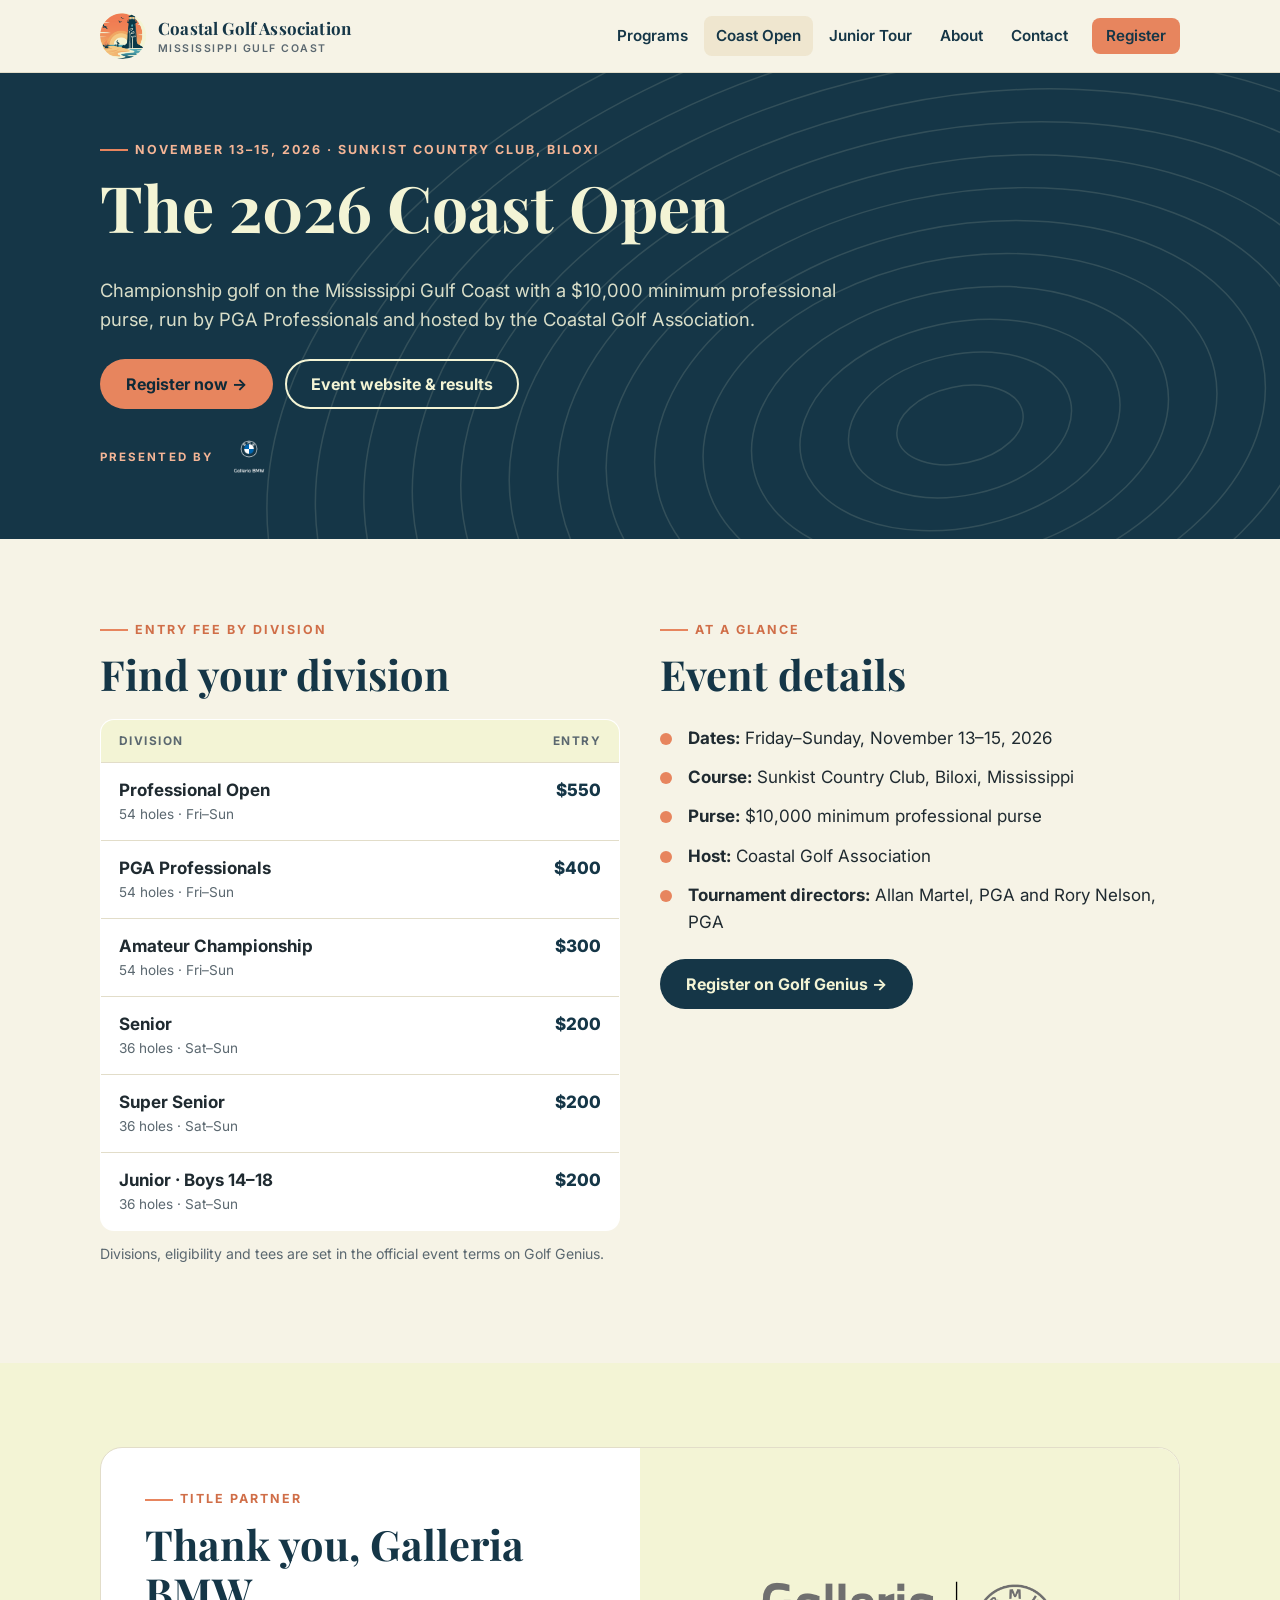
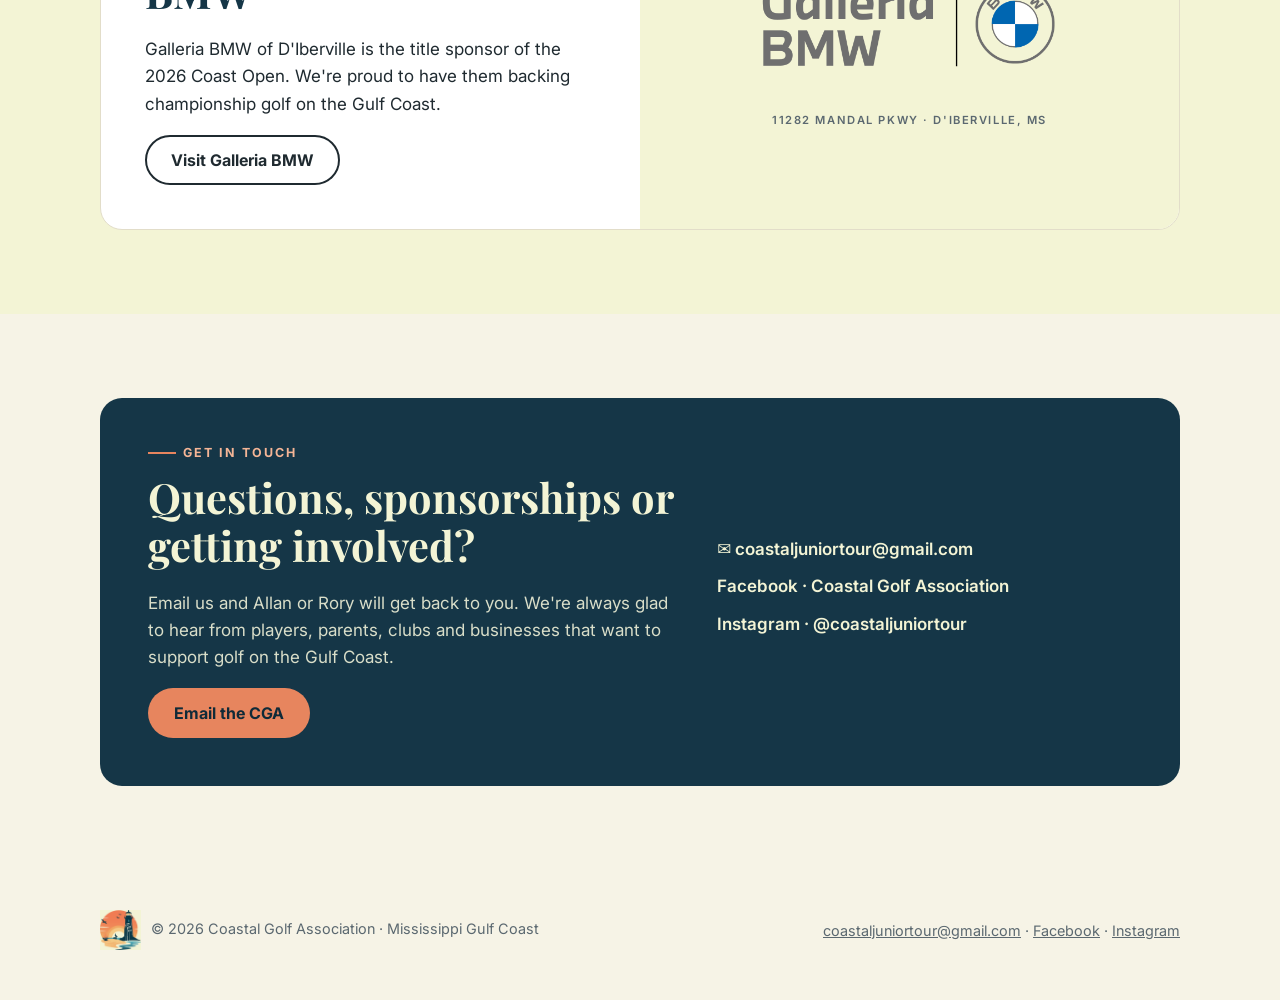
==== coast-open/index.html @ 7fe14405 "Add files via upload" ====
<!doctype html>
<html lang="en">
<head>
<meta charset="utf-8">
<meta name="viewport" content="width=device-width, initial-scale=1">
<title>2026 Coast Open presented by Galleria BMW · Nov 13–15 · Sunkist CC</title>
<meta name="description" content="The 2026 Coast Open presented by Galleria BMW, November 13–15 at Sunkist Country Club in Biloxi. $10,000 minimum professional purse.">
<meta property="og:title" content="2026 Coast Open presented by Galleria BMW · Nov 13–15 · Sunkist CC">
<meta property="og:description" content="The 2026 Coast Open presented by Galleria BMW, November 13–15 at Sunkist Country Club in Biloxi. $10,000 minimum professional purse.">
<meta property="og:image" content="https://coastalgolfassociation.com/assets/cga-banner.png">
<link rel="icon" href="../assets/favicon.png">
<link rel="preconnect" href="https://fonts.googleapis.com"><link rel="preconnect" href="https://fonts.gstatic.com" crossorigin>
<link href="https://fonts.googleapis.com/css2?family=Inter:wght@400;600;700;800&family=Playfair+Display:wght@700;800&display=swap" rel="stylesheet">
<link rel="stylesheet" href="../assets/site.css">
</head>
<body>
<header class="top"><div class="wrap">
  <a class="brand" href="../index.html"><img src="../assets/cga-emblem.png" alt=""><span><b>Coastal Golf Association</b><small>Mississippi Gulf Coast</small></span></a>
  <button class="menu-btn" onclick="document.querySelector('nav.main').classList.toggle('open')">Menu</button>
  <nav class="main">
    <a href="../index.html#programs">Programs</a>
    <a href="../coast-open/index.html" aria-current="page">Coast Open</a>
    <a href="../junior-tour/index.html">Junior Tour</a>
    <a href="../index.html#about">About</a>
    <a href="../index.html#contact">Contact</a>
    <a class="btn btn-orange nav-cta" href="https://www.golfgenius.com/register?league_id=13075258007405735201&utm_source=cga_site&utm_medium=web&utm_campaign=coastopen2026_reg">Register</a>
  </nav>
</div></header>
<main>

<section class="page-head"><svg class="contours" viewBox="0 0 1200 600" preserveAspectRatio="xMidYMid slice" aria-hidden="true"><g fill="none" stroke="#F3F4D5" stroke-width="1.4"><ellipse cx="900" cy="330" rx="60" ry="36" transform="rotate(-12 900 330)"/><ellipse cx="900" cy="330" rx="106" ry="66" transform="rotate(-12 900 330)"/><ellipse cx="900" cy="330" rx="152" ry="96" transform="rotate(-12 900 330)"/><ellipse cx="900" cy="330" rx="198" ry="126" transform="rotate(-12 900 330)"/><ellipse cx="900" cy="330" rx="244" ry="156" transform="rotate(-12 900 330)"/><ellipse cx="900" cy="330" rx="290" ry="186" transform="rotate(-12 900 330)"/><ellipse cx="900" cy="330" rx="336" ry="216" transform="rotate(-12 900 330)"/><ellipse cx="900" cy="330" rx="382" ry="246" transform="rotate(-12 900 330)"/><ellipse cx="900" cy="330" rx="428" ry="276" transform="rotate(-12 900 330)"/><ellipse cx="900" cy="330" rx="474" ry="306" transform="rotate(-12 900 330)"/><ellipse cx="900" cy="330" rx="520" ry="336" transform="rotate(-12 900 330)"/><ellipse cx="900" cy="330" rx="566" ry="366" transform="rotate(-12 900 330)"/><ellipse cx="900" cy="330" rx="612" ry="396" transform="rotate(-12 900 330)"/><ellipse cx="900" cy="330" rx="658" ry="426" transform="rotate(-12 900 330)"/></g></svg><div class="wrap" style="position:relative">
  <div class="eyebrow">November 13–15, 2026 · Sunkist Country Club, Biloxi</div>
  <h1>The 2026 Coast Open</h1>
  <p>Championship golf on the Mississippi Gulf Coast with a $10,000 minimum professional purse, run by PGA Professionals and hosted by the Coastal Golf Association.</p>
  <div class="actions"><a class="btn btn-orange" href="https://www.golfgenius.com/register?league_id=13075258007405735201&utm_source=cga_site&utm_medium=web&utm_campaign=coastopen2026_reg">Register now →</a><a class="btn btn-ghost" href="https://2026galleriabmwcoastopen.golfgenius.com" style="color:var(--cream)">Event website & results</a></div>
  <div class="presented-strip"><span>Presented by</span><a href="https://www.galleriabmw.com/"><img src="../assets/galleria-bmw-white.png" alt="Galleria BMW"></a></div>
</div></section>

<section><div class="wrap grid g2" style="gap:40px;align-items:start">
  <div>
    <div class="eyebrow">Entry fee by division</div>
    <h2>Find your division</h2>
    <table class="table"><thead><tr><th>Division</th><th style="text-align:right">Entry</th></tr></thead><tbody><tr><td><b>Professional Open</b><span class="sub">54 holes · Fri–Sun</span></td><td class="price">$550</td></tr><tr><td><b>PGA Professionals</b><span class="sub">54 holes · Fri–Sun</span></td><td class="price">$400</td></tr><tr><td><b>Amateur Championship</b><span class="sub">54 holes · Fri–Sun</span></td><td class="price">$300</td></tr><tr><td><b>Senior</b><span class="sub">36 holes · Sat–Sun</span></td><td class="price">$200</td></tr><tr><td><b>Super Senior</b><span class="sub">36 holes · Sat–Sun</span></td><td class="price">$200</td></tr><tr><td><b>Junior · Boys 14–18</b><span class="sub">36 holes · Sat–Sun</span></td><td class="price">$200</td></tr></tbody></table>
    <p class="note" style="margin-top:12px">Divisions, eligibility and tees are set in the official event terms on Golf Genius.</p>
  </div>
  <div>
    <div class="eyebrow">At a glance</div>
    <h2>Event details</h2>
    <ul class="check">
      <li><b>Dates:</b> Friday–Sunday, November 13–15, 2026</li>
      <li><b>Course:</b> Sunkist Country Club, Biloxi, Mississippi</li>
      <li><b>Purse:</b> $10,000 minimum professional purse</li>
      <li><b>Host:</b> Coastal Golf Association</li>
      <li><b>Tournament directors:</b> Allan Martel, PGA and Rory Nelson, PGA</li>
    </ul>
    <a class="btn btn-navy" href="https://www.golfgenius.com/register?league_id=13075258007405735201&utm_source=cga_site&utm_medium=web&utm_campaign=coastopen2026_reg">Register on Golf Genius →</a>
  </div>
</div></section>

<section class="alt"><div class="wrap">
  <div class="band" style="grid-template-columns:1fr 1fr">
    <div class="left"><div class="eyebrow">Title partner</div><h2>Thank you, Galleria BMW</h2><p>Galleria BMW of D'Iberville is the title sponsor of the 2026 Coast Open. We're proud to have them backing championship golf on the Gulf Coast.</p><a class="btn btn-ghost" href="https://www.galleriabmw.com/">Visit Galleria BMW</a></div>
    <div class="right"><img class="galleria" src="../assets/galleria-bmw-gray.png" alt="Galleria BMW"><small>11282 Mandal Pkwy · D'Iberville, MS</small></div>
  </div>
</div></section>

<section id="contact"><div class="wrap">
  <div class="contact">
    <div>
      <div class="eyebrow" style="color:#F4B596">Get in touch</div>
      <h2>Questions, sponsorships or getting involved?</h2>
      <p>Email us and Allan or Rory will get back to you. We're always glad to hear from players, parents, clubs and businesses that want to support golf on the Gulf Coast.</p>
      <a class="btn btn-orange" href="mailto:coastaljuniortour@gmail.com">Email the CGA</a>
    </div>
    <div class="links">
      <a href="mailto:coastaljuniortour@gmail.com">✉ coastaljuniortour@gmail.com</a>
      <a href="https://www.facebook.com/profile.php?id=61590366791773">Facebook · Coastal Golf Association</a>
      <a href="https://www.instagram.com/coastaljuniortour/">Instagram · @coastaljuniortour</a>
    </div>
  </div>
</div></section>

</main>
<footer><div class="wrap">
  <div><img src="../assets/cga-emblem.png" alt="" style="display:inline-block;vertical-align:middle;margin-right:10px">© 2026 Coastal Golf Association · Mississippi Gulf Coast</div>
  <div><a href="mailto:coastaljuniortour@gmail.com">coastaljuniortour@gmail.com</a> · <a href="https://www.facebook.com/profile.php?id=61590366791773">Facebook</a> · <a href="https://www.instagram.com/coastaljuniortour/">Instagram</a></div>
</div></footer>
</body>
</html>
---- assets/site.css ----
:root{--cream:#F3F4D5;--cream2:#F6F3E6;--sand:#EFE6CF;--orange:#E7855E;--orange-d:#D06E48;--navy:#153647;--navy2:#0F2A38;--ink:#1F2A30;--muted:#5B6870;--line:#E2DDC9;--white:#fff;--radius:14px;--max:1120px}
*{box-sizing:border-box}html{scroll-behavior:smooth}
body{margin:0;background:var(--cream2);color:var(--ink);font:17px/1.6 "Inter",system-ui,-apple-system,Segoe UI,Roboto,Arial,sans-serif}
img{max-width:100%;display:block}
a{color:var(--navy)}
h1,h2,h3{font-family:"Playfair Display",Georgia,serif;color:var(--navy);line-height:1.15;margin:0 0 .5em}
h1{font-size:clamp(2.3rem,5.4vw,4rem)}h2{font-size:clamp(1.8rem,3.4vw,2.6rem)}h3{font-size:1.35rem}
p{margin:0 0 1em}
.wrap{max-width:var(--max);margin:0 auto;padding:0 20px}
.eyebrow{font:700 .78rem/1.2 "Inter",sans-serif;letter-spacing:.16em;text-transform:uppercase;color:var(--orange-d);display:flex;align-items:center;gap:.6em;margin-bottom:1em}
.eyebrow:before{content:"";width:28px;height:2px;background:var(--orange)}
/* header */
.top{position:sticky;top:0;z-index:20;background:rgba(246,243,230,.94);backdrop-filter:blur(8px);border-bottom:1px solid var(--line)}
.top .wrap{display:flex;align-items:center;justify-content:space-between;height:72px;gap:16px}
.brand{display:flex;align-items:center;gap:12px;text-decoration:none;color:var(--navy)}
.brand img{width:46px;height:46px;border-radius:50%;background:var(--cream);object-fit:contain}
.brand b{font:700 1.06rem/1.1 "Playfair Display",Georgia,serif;letter-spacing:.01em}
.brand small{display:block;font:600 .66rem/1.2 "Inter",sans-serif;letter-spacing:.14em;text-transform:uppercase;color:var(--muted)}
nav.main{display:flex;gap:4px;align-items:center}
nav.main a{text-decoration:none;font-weight:600;font-size:.95rem;padding:8px 12px;border-radius:8px;color:var(--navy)}
nav.main a:hover,nav.main a[aria-current]{background:var(--sand)}
.menu-btn{display:none;background:none;border:1px solid var(--line);border-radius:8px;padding:8px 12px;font:600 .9rem Inter,sans-serif;color:var(--navy)}
@media(max-width:860px){nav.main{display:none;position:absolute;top:72px;left:0;right:0;flex-direction:column;align-items:stretch;background:var(--cream2);border-bottom:1px solid var(--line);padding:10px 16px 16px}nav.main.open{display:flex}.menu-btn{display:block}}
/* buttons */
.btn{display:inline-flex;align-items:center;gap:.5em;font:700 1rem/1 "Inter",sans-serif;text-decoration:none;padding:15px 24px;border-radius:999px;border:2px solid transparent;transition:transform .15s,background .15s}
.btn:hover{transform:translateY(-1px)}
.btn-orange{background:var(--orange);color:var(--navy2)}.btn-orange:hover{background:#ef9370}
.btn-navy{background:var(--navy);color:var(--cream)}.btn-navy:hover{background:var(--navy2)}
.btn-ghost{border-color:currentColor;color:inherit;background:transparent}
.nav-cta{margin-left:8px}
/* hero */
.hero{background:var(--navy);color:var(--cream);position:relative;overflow:hidden}
.hero .wrap{position:relative;display:grid;grid-template-columns:1.25fr .9fr;gap:48px;align-items:center;padding-top:84px;padding-bottom:84px}
.hero h1{color:var(--cream)}.hero .eyebrow{color:#F4B596}
.hero p.lead{font-size:1.18rem;color:#D9DEC9;max-width:34em}
.hero .actions{display:flex;flex-wrap:wrap;gap:12px;margin-top:28px}
.hero-emblem{justify-self:center;width:min(380px,100%);aspect-ratio:1;border-radius:50%;background:var(--cream);display:grid;place-items:center;box-shadow:0 30px 80px rgba(0,0,0,.35)}
.hero-emblem img{width:78%}
.contours{position:absolute;inset:0;opacity:.13;pointer-events:none}
@media(max-width:860px){.hero .wrap{grid-template-columns:1fr;padding-top:56px;padding-bottom:56px}.hero-emblem{width:220px;order:-1}}
/* sections */
section{padding:84px 0}
section.alt{background:var(--cream)}
.section-head{max-width:720px;margin-bottom:40px}
.section-head p{color:var(--muted);font-size:1.08rem}
.grid{display:grid;gap:22px}
.g2{grid-template-columns:repeat(2,1fr)}.g3{grid-template-columns:repeat(3,1fr)}.g4{grid-template-columns:repeat(4,1fr)}
@media(max-width:960px){.g4{grid-template-columns:repeat(2,1fr)}.g3{grid-template-columns:1fr 1fr}}
@media(max-width:640px){.g2,.g3,.g4{grid-template-columns:1fr}}
.card{background:var(--white);border:1px solid var(--line);border-radius:var(--radius);padding:28px;display:flex;flex-direction:column}
.card .tag{font:700 .72rem/1 Inter,sans-serif;letter-spacing:.14em;text-transform:uppercase;color:var(--orange-d);margin-bottom:14px}
.card p{color:var(--muted)}
.card .more{margin-top:auto;font-weight:700;text-decoration:none;color:var(--navy)}
.card .more:after{content:" →"}
.card.feature{background:var(--navy);color:var(--cream);border:0}
.card.feature h3{color:var(--cream)}.card.feature p{color:#C9D2C4}.card.feature .more{color:#F4B596}
/* coast open band */
.band{background:var(--white);border:1px solid var(--line);border-radius:22px;overflow:hidden;display:grid;grid-template-columns:1.4fr 1fr}
.band .left{padding:44px}
.band .right{background:var(--cream);display:flex;flex-direction:column;align-items:center;justify-content:center;gap:14px;padding:36px;text-align:center}
.band .right .presented{font:700 .74rem/1 Inter,sans-serif;letter-spacing:.18em;text-transform:uppercase;color:var(--orange-d)}
.band .right img.galleria{width:min(300px,90%)}
.band .right small{font:600 .7rem/1.4 Inter,sans-serif;letter-spacing:.14em;text-transform:uppercase;color:var(--muted)}
.facts{display:grid;grid-template-columns:repeat(3,1fr);gap:14px;margin:22px 0 28px}
.fact{border-top:2px solid var(--orange);padding-top:10px}
.fact b{display:block;font:700 1.35rem/1.2 "Playfair Display",Georgia,serif;color:var(--navy)}
.fact span{font-size:.88rem;color:var(--muted)}
@media(max-width:860px){.band{grid-template-columns:1fr}.band .left{padding:28px}.facts{grid-template-columns:1fr 1fr}}
/* tables */
.table{width:100%;border-collapse:collapse;background:var(--white);border:1px solid var(--line);border-radius:var(--radius);overflow:hidden}
.table th,.table td{text-align:left;padding:14px 18px;border-bottom:1px solid var(--line);vertical-align:top}
.table th{font:700 .74rem/1.2 Inter,sans-serif;letter-spacing:.12em;text-transform:uppercase;color:var(--muted);background:var(--cream)}
.table tr:last-child td{border-bottom:0}
.table td.price{font-weight:800;color:var(--navy);white-space:nowrap;text-align:right}
.table .sub{display:block;font-size:.85rem;color:var(--muted)}
/* people */
.person{display:flex;gap:18px;align-items:flex-start}
.person .ini{flex:none;width:64px;height:64px;border-radius:50%;background:var(--navy);color:var(--cream);display:grid;place-items:center;font:700 1.25rem "Playfair Display",serif}
.person h3{margin-bottom:.15em}.person .role{font-size:.9rem;color:var(--orange-d);font-weight:700;margin-bottom:.6em}
/* sponsors */
.sponsors{display:flex;flex-wrap:wrap;gap:18px;align-items:stretch}
.sponsor{background:var(--white);border:1px solid var(--line);border-radius:var(--radius);padding:22px 28px;display:flex;flex-direction:column;align-items:center;justify-content:center;gap:10px;min-width:220px;flex:1;text-decoration:none;color:var(--ink)}
.sponsor img{height:70px;width:auto}
.sponsor b{font:700 1.15rem "Playfair Display",serif;color:var(--navy)}
.sponsor small{font:700 .7rem Inter,sans-serif;letter-spacing:.14em;text-transform:uppercase;color:var(--orange-d)}
/* lists */
.check{list-style:none;padding:0;margin:0 0 1em}
.check li{padding:6px 0 6px 28px;position:relative}
.check li:before{content:"";position:absolute;left:0;top:14px;width:12px;height:12px;border-radius:50%;background:var(--orange)}
details{background:var(--white);border:1px solid var(--line);border-radius:var(--radius);padding:18px 22px;margin-bottom:12px}
details summary{cursor:pointer;font:700 1.08rem "Playfair Display",serif;color:var(--navy);list-style:none}
details summary::-webkit-details-marker{display:none}
details summary:after{content:"+";float:right;font-family:Inter;color:var(--orange-d)}
details[open] summary:after{content:"–"}
details>*:not(summary){margin-top:12px}
/* page header */
.page-head{background:var(--navy);color:var(--cream);padding:70px 0 60px;position:relative;overflow:hidden}
.page-head h1{color:var(--cream)}.page-head .eyebrow{color:#F4B596}.page-head p{color:#D9DEC9;font-size:1.15rem;max-width:40em}
.page-head .actions{display:flex;gap:12px;flex-wrap:wrap;margin-top:24px}
.presented-strip{display:flex;align-items:center;gap:14px;margin-top:26px;flex-wrap:wrap}
.presented-strip span{font:700 .72rem Inter,sans-serif;letter-spacing:.18em;text-transform:uppercase;color:#F4B596}
.presented-strip img{height:44px;width:auto}
/* contact */
.contact{background:var(--navy);color:var(--cream);border-radius:22px;padding:48px;display:grid;grid-template-columns:1.3fr 1fr;gap:30px;align-items:center}
.contact h2{color:var(--cream)}.contact p{color:#D9DEC9}
.contact .links a{display:block;color:var(--cream);font-weight:600;margin-bottom:10px;text-decoration:none}
.contact .links a:hover{text-decoration:underline}
@media(max-width:860px){.contact{grid-template-columns:1fr;padding:30px}}
/* footer */
footer{padding:40px 0 50px;color:var(--muted);font-size:.9rem}
footer .wrap{display:flex;justify-content:space-between;gap:20px;flex-wrap:wrap;align-items:center}
footer img{height:40px;width:auto}
footer a{color:var(--muted)}
.note{font-size:.88rem;color:var(--muted)}
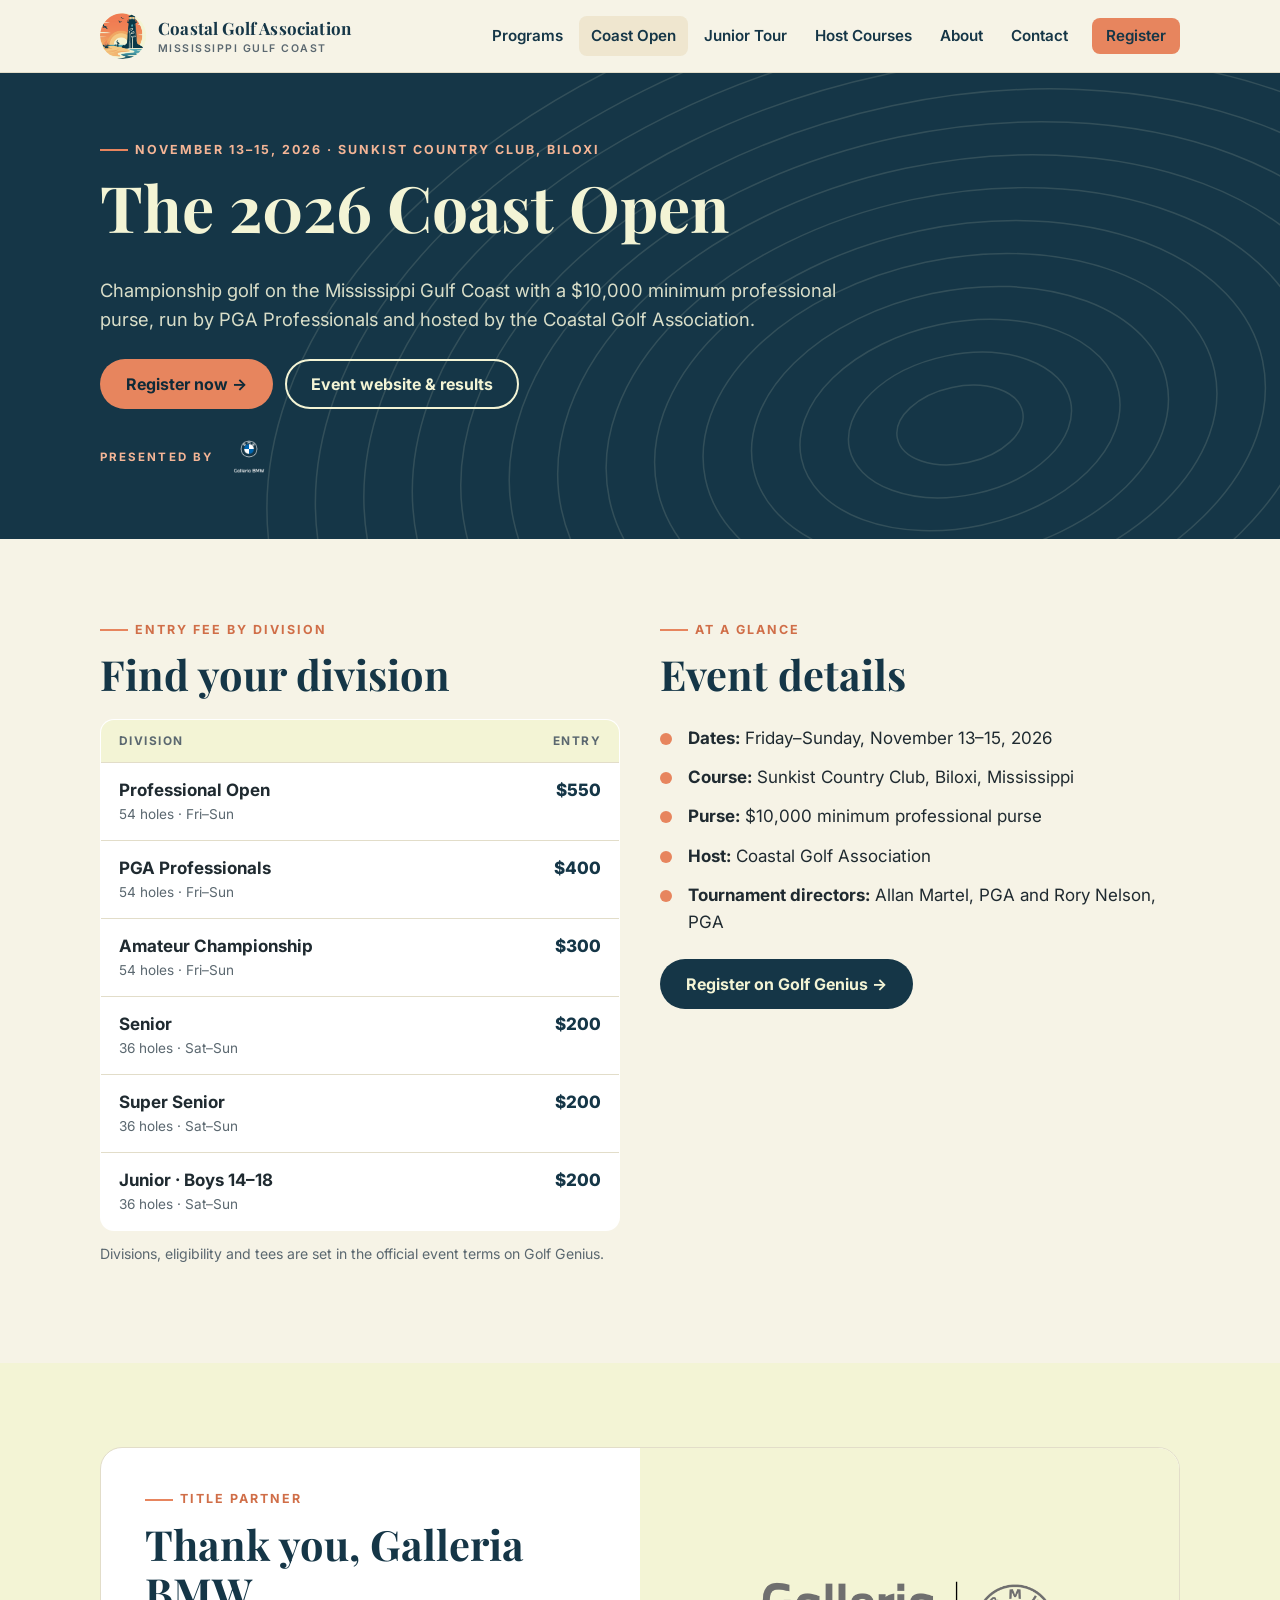
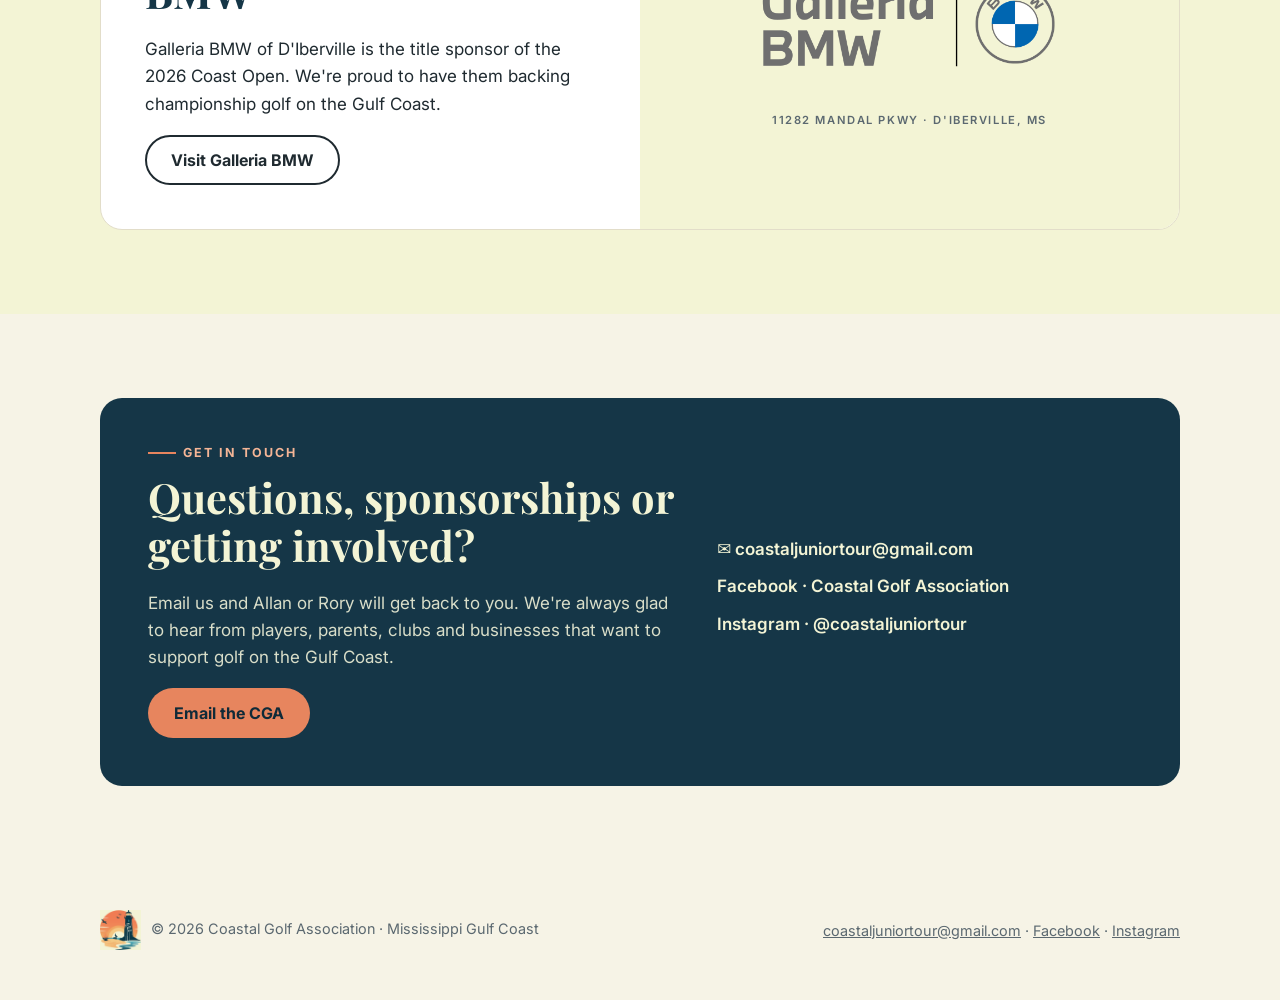
==== commit 6acfe56d: "Host courses page, Sunkist bay hero, lesson buttons, Jr. League and HOPE links" ====
--- a/coast-open/index.html
+++ b/coast-open/index.html
@@ -21,6 +21,7 @@
     <a href="../index.html#programs">Programs</a>
     <a href="../coast-open/index.html" aria-current="page">Coast Open</a>
     <a href="../junior-tour/index.html">Junior Tour</a>
+    <a href="../courses/index.html">Host Courses</a>
     <a href="../index.html#about">About</a>
     <a href="../index.html#contact">Contact</a>
     <a class="btn btn-orange nav-cta" href="https://www.golfgenius.com/register?league_id=13075258007405735201&utm_source=cga_site&utm_medium=web&utm_campaign=coastopen2026_reg">Register</a>
--- a/assets/site.css
+++ b/assets/site.css
@@ -112,3 +112,47 @@
 footer img{height:40px;width:auto}
 footer a{color:var(--muted)}
 .note{font-size:.88rem;color:var(--muted)}
+/* photos */
+.hero-photo{position:relative;justify-self:center;width:100%;max-width:460px;aspect-ratio:4/5;border-radius:22px;overflow:hidden;box-shadow:0 30px 80px rgba(0,0,0,.35)}
+.hero-photo>img{width:100%;height:100%;object-fit:cover}
+.hero-photo .badge{position:absolute;left:18px;bottom:18px;width:84px;height:84px;border-radius:50%;background:var(--cream);display:grid;place-items:center;box-shadow:0 8px 24px rgba(0,0,0,.3)}
+.hero-photo .badge img{width:74%}
+@media(max-width:860px){.hero-photo{max-width:100%;aspect-ratio:4/3;order:-1}}
+.gallery{display:grid;grid-template-columns:repeat(4,1fr);gap:12px}
+.gallery figure{margin:0;border-radius:12px;overflow:hidden;aspect-ratio:4/5;background:var(--sand)}
+.gallery img{width:100%;height:100%;object-fit:cover;transition:transform .3s}
+.gallery figure:hover img{transform:scale(1.04)}
+@media(max-width:860px){.gallery{grid-template-columns:repeat(2,1fr)}}
+.sponsor img{max-width:220px;object-fit:contain}
+/* v3: course hero, program logos, headshots */
+.hero-course{position:relative;background:linear-gradient(90deg,rgba(15,42,56,.94) 0%,rgba(21,54,71,.78) 48%,rgba(21,54,71,.25) 100%),url(photos/sunkist-bay.jpg) center 62%/cover no-repeat}
+.prog-logo{height:76px;border-radius:10px;background:var(--cream2);display:flex;align-items:center;justify-content:center;padding:10px;margin-bottom:18px}
+.prog-logo img{max-height:56px;max-width:80%;width:auto;object-fit:contain}
+.card.feature .prog-logo{background:#F2EBDD}
+.person .headshot{flex:none;width:84px;height:84px;border-radius:50%;object-fit:cover;object-position:center 20%;border:3px solid var(--cream);box-shadow:0 0 0 1px var(--line)}
+.card.person{flex-direction:row;align-items:center;gap:22px}
+.person .headshot{width:104px;height:104px}
+.prog-logo img{max-height:60px}
+@media(max-width:480px){.card.person{flex-direction:column;align-items:flex-start}}
+.hero-emblem{overflow:hidden;border:6px solid rgba(243,244,213,.25);background-clip:padding-box}.hero-emblem img{width:72%}
+
+/* v4: host courses, lessons, photo credit */
+.photo-credit{position:absolute;right:16px;bottom:10px;font:600 .7rem Inter,sans-serif;letter-spacing:.08em;color:rgba(243,244,213,.8);text-shadow:0 1px 3px rgba(0,0,0,.6)}
+.lesson-btn{margin-top:14px;padding:10px 18px;font-size:.88rem}
+.courses{gap:22px}
+.course{display:flex;flex-direction:column;background:var(--white);border:1px solid var(--line);border-radius:var(--radius);overflow:hidden;text-decoration:none;color:var(--ink);transition:transform .15s,box-shadow .15s}
+.course:hover{transform:translateY(-2px);box-shadow:0 14px 34px rgba(21,54,71,.12)}
+.course-logo{display:flex;align-items:center;justify-content:center;height:150px;padding:22px}
+.course-logo.navy{background:var(--navy)}
+.course-logo.light{background:var(--cream2);border-bottom:1px solid var(--line)}
+.course-logo img{max-height:100%;max-width:78%;width:auto;object-fit:contain}
+.course-body{padding:22px 24px 26px;display:flex;flex-direction:column;flex:1}
+.course-body h3{margin-bottom:.15em}
+.course-body .role{font-size:.9rem;color:var(--orange-d);font-weight:700;margin-bottom:.6em}
+.course-body p{color:var(--muted)}
+.course-body .more{margin-top:auto;font-weight:700;color:var(--navy)}
+.course-body .more:after{content:" ↗"}
+.course-strip{display:grid;grid-template-columns:repeat(6,1fr);gap:14px}
+.course-strip .course-logo{height:96px;padding:14px;border-radius:12px;border:1px solid var(--line)}
+@media(max-width:860px){.course-strip{grid-template-columns:repeat(3,1fr)}}
+@media(max-width:480px){.course-strip{grid-template-columns:repeat(2,1fr)}}
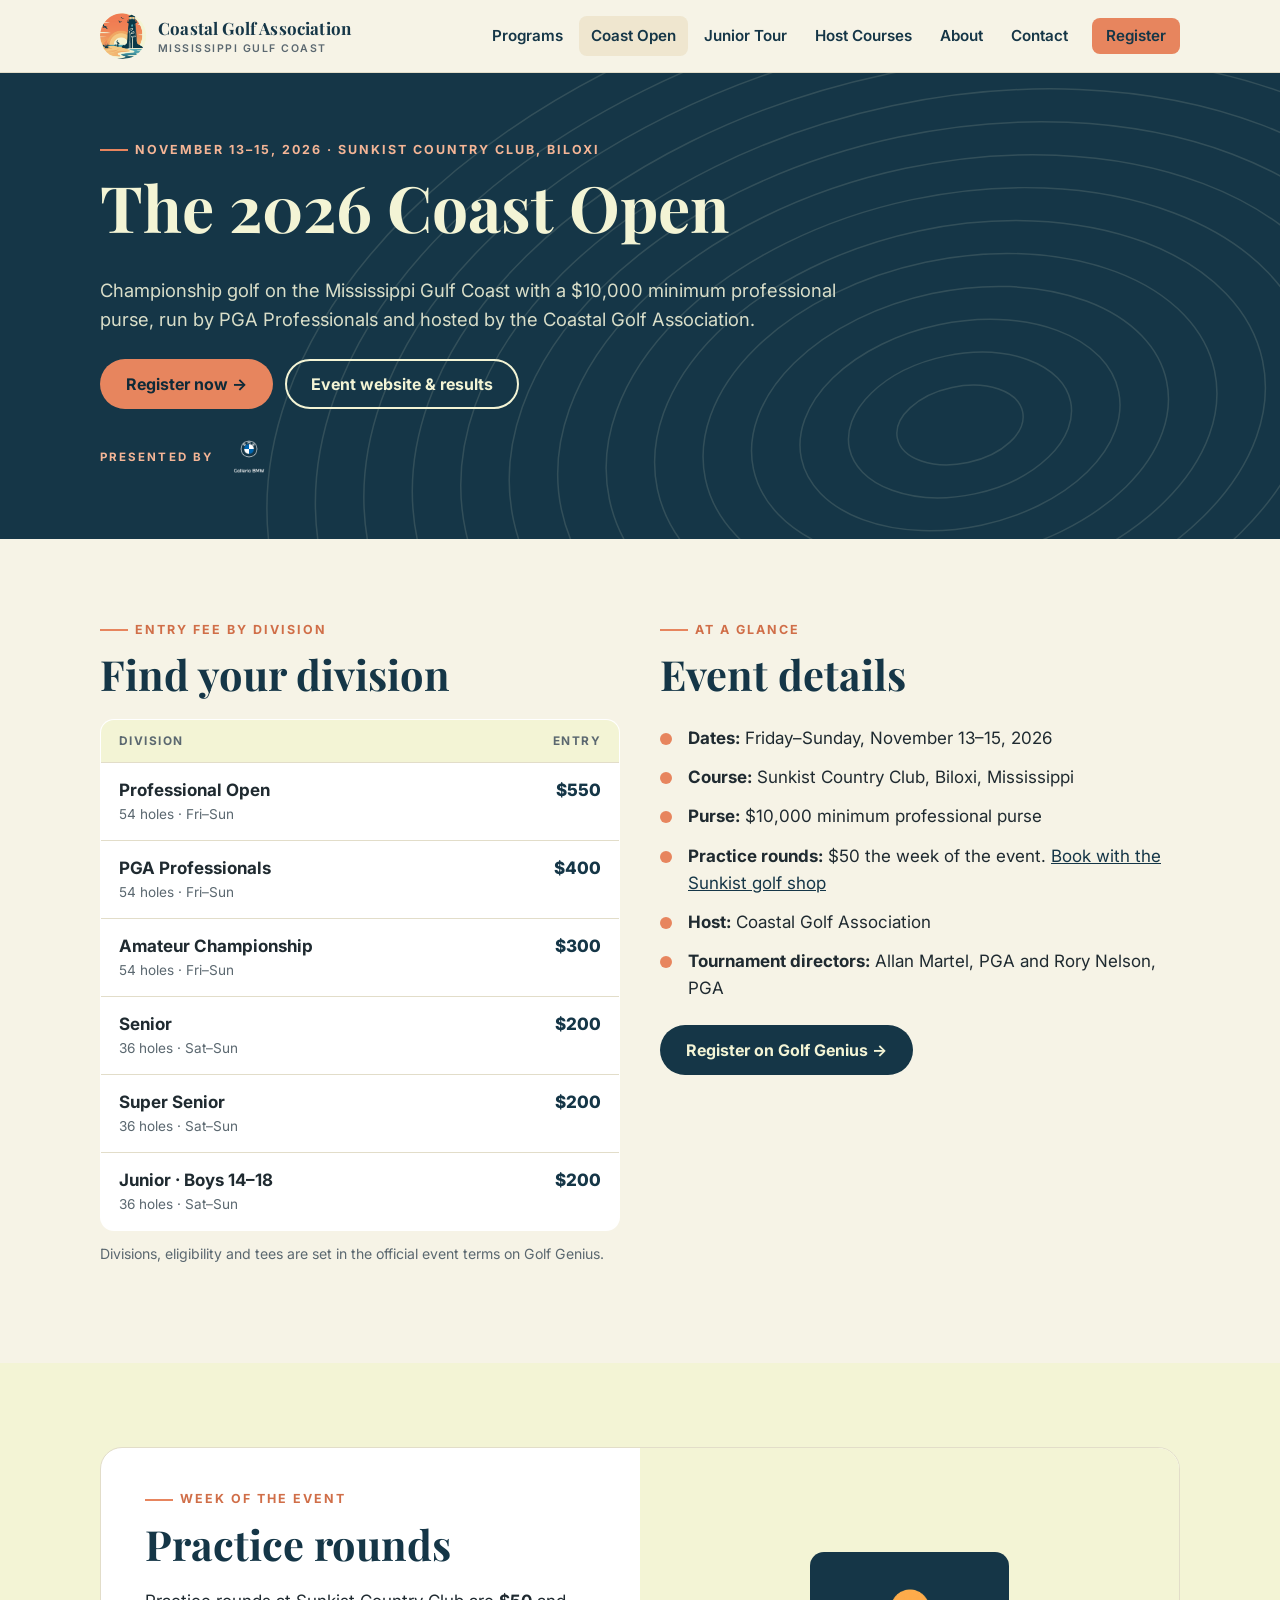
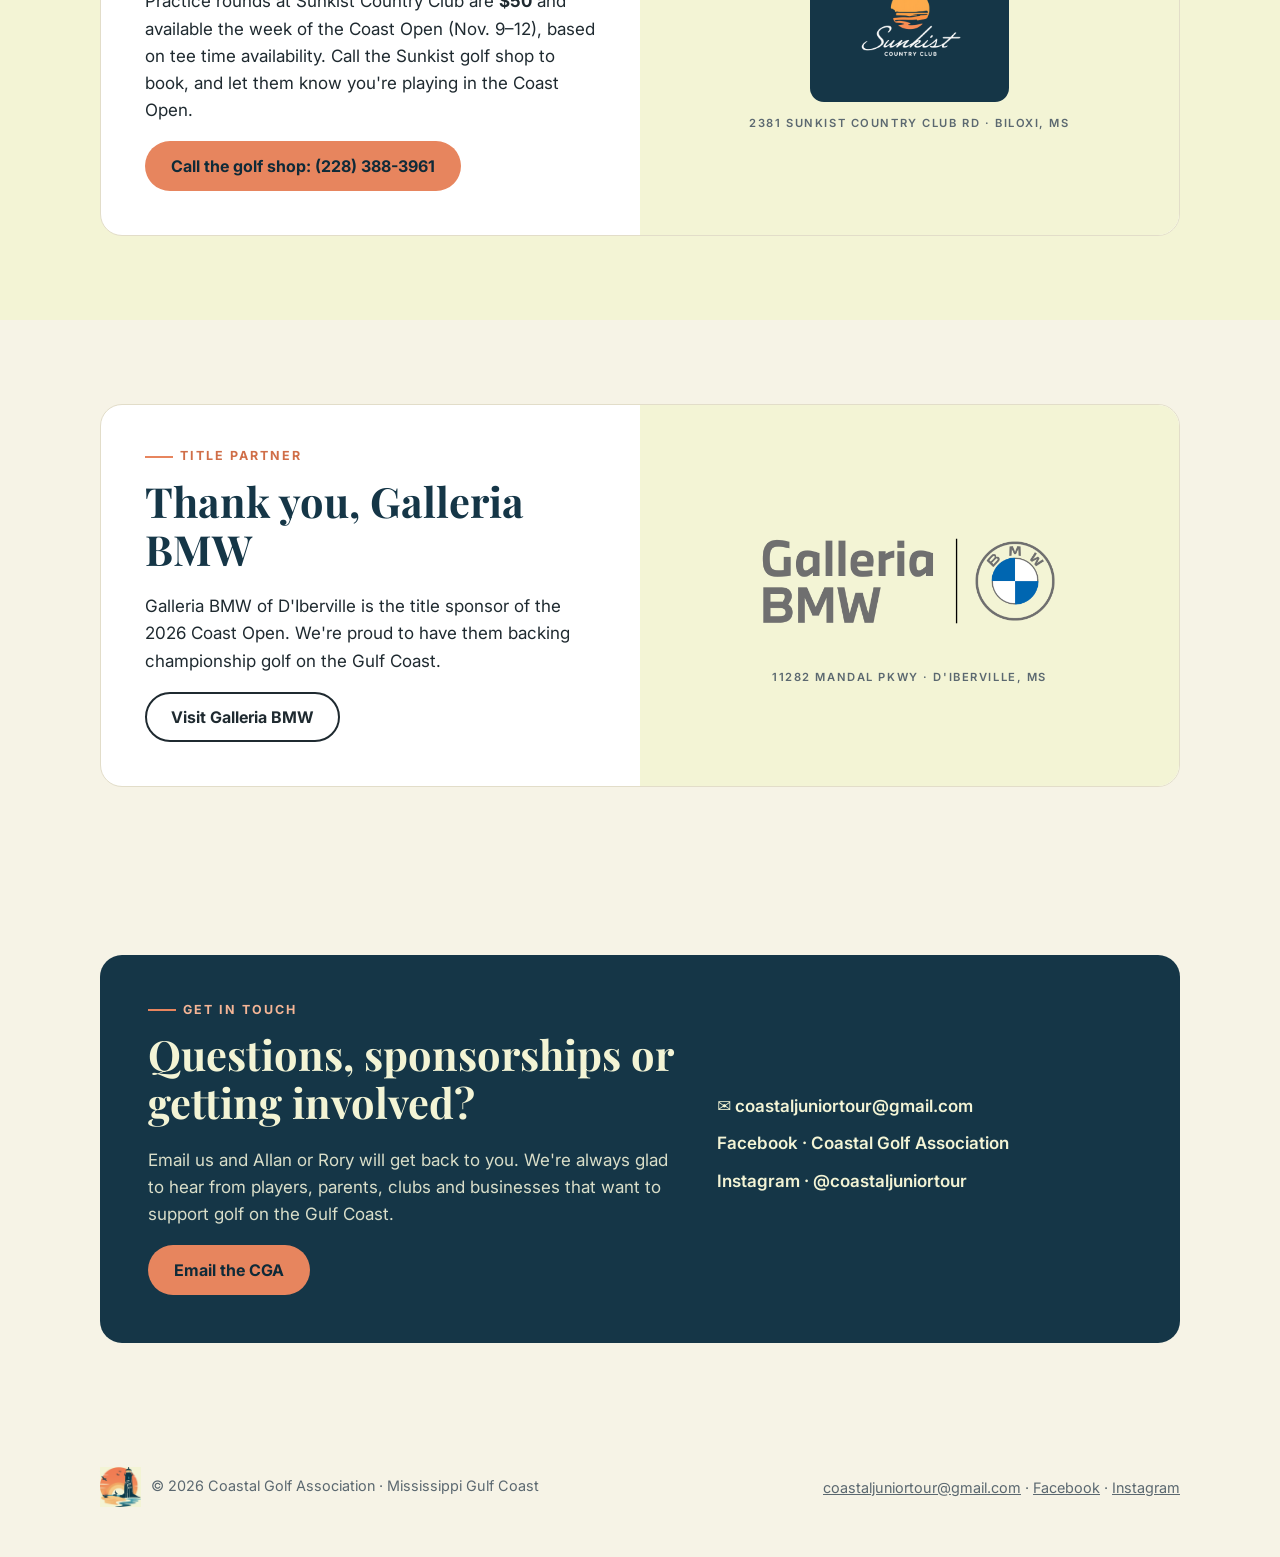
==== commit 16386082: "Coast Open page: practice round info" ====
--- a/coast-open/index.html
+++ b/coast-open/index.html
@@ -51,6 +51,7 @@
       <li><b>Dates:</b> Friday–Sunday, November 13–15, 2026</li>
       <li><b>Course:</b> Sunkist Country Club, Biloxi, Mississippi</li>
       <li><b>Purse:</b> $10,000 minimum professional purse</li>
+      <li><b>Practice rounds:</b> $50 the week of the event. <a href="#practice-rounds">Book with the Sunkist golf shop</a></li>
       <li><b>Host:</b> Coastal Golf Association</li>
       <li><b>Tournament directors:</b> Allan Martel, PGA and Rory Nelson, PGA</li>
     </ul>
@@ -58,7 +59,14 @@
   </div>
 </div></section>
 
-<section class="alt"><div class="wrap">
+<section class="alt" id="practice-rounds"><div class="wrap">
+  <div class="band" style="grid-template-columns:1fr 1fr">
+    <div class="left"><div class="eyebrow">Week of the event</div><h2>Practice rounds</h2><p>Practice rounds at Sunkist Country Club are <b>$50</b> and available the week of the Coast Open (Nov. 9–12), based on tee time availability. Call the Sunkist golf shop to book, and let them know you're playing in the Coast Open.</p><a class="btn btn-orange" href="tel:+12283883961">Call the golf shop: (228) 388-3961</a></div>
+    <div class="right"><div class="course-logo navy" style="max-width:260px;padding:22px;border-radius:14px"><img src="../assets/courses/sunkist.png" alt="Sunkist Country Club"></div><small>2381 Sunkist Country Club Rd · Biloxi, MS</small></div>
+  </div>
+</div></section>
+
+<section><div class="wrap">
   <div class="band" style="grid-template-columns:1fr 1fr">
     <div class="left"><div class="eyebrow">Title partner</div><h2>Thank you, Galleria BMW</h2><p>Galleria BMW of D'Iberville is the title sponsor of the 2026 Coast Open. We're proud to have them backing championship golf on the Gulf Coast.</p><a class="btn btn-ghost" href="https://www.galleriabmw.com/">Visit Galleria BMW</a></div>
     <div class="right"><img class="galleria" src="../assets/galleria-bmw-gray.png" alt="Galleria BMW"><small>11282 Mandal Pkwy · D'Iberville, MS</small></div>
--- a/assets/site.css
+++ b/assets/site.css
@@ -156,3 +156,28 @@
 .course-strip .course-logo{height:96px;padding:14px;border-radius:12px;border:1px solid var(--line)}
 @media(max-width:860px){.course-strip{grid-template-columns:repeat(3,1fr)}}
 @media(max-width:480px){.course-strip{grid-template-columns:repeat(2,1fr)}}
+/* junior tour page */
+.hero-cjt{background:linear-gradient(90deg,rgba(15,42,56,.95) 0%,rgba(21,54,71,.82) 55%,rgba(21,54,71,.45) 100%),url(photos/cjt-tee-ball.jpg) center 60%/cover no-repeat}
+.hero-cjt-grid{display:grid;grid-template-columns:1.6fr 1fr;gap:36px;align-items:center}
+.hero-cjt-logo{background:var(--cream);border-radius:50%;aspect-ratio:1;max-width:260px;margin-left:auto;display:flex;align-items:center;justify-content:center;padding:34px;box-shadow:0 12px 40px rgba(0,0,0,.3)}
+.hero-cjt-logo img{width:100%;height:auto}
+@media(max-width:760px){.hero-cjt-grid{grid-template-columns:1fr}.hero-cjt-logo{max-width:160px;margin:0;padding:22px}}
+.stats-band{background:var(--orange);padding:22px 0}
+.stats{display:grid;grid-template-columns:repeat(4,1fr);gap:16px;text-align:center}
+.stats b{display:block;font:800 1.6rem "Playfair Display",serif;color:var(--navy)}
+.stats span{font:600 .85rem Inter,sans-serif;color:#2b2b2b}
+@media(max-width:760px){.stats{grid-template-columns:repeat(2,1fr)}}
+.side-photo{margin:24px 0 0;border-radius:var(--radius);overflow:hidden;max-height:420px}
+.side-photo img{width:100%;height:420px;object-fit:cover;object-position:center 30%;display:block}
+.pathway-head{display:grid;grid-template-columns:150px 1fr;gap:32px;align-items:center}
+.pathway-head img{width:150px;height:auto}
+@media(max-width:640px){.pathway-head{grid-template-columns:1fr}.pathway-head img{width:110px}}
+.tee-dot{display:inline-block;width:12px;height:12px;border-radius:50%;border:1px solid #888;margin-right:8px;vertical-align:-1px}
+.sched-course{display:flex;align-items:center;gap:12px;text-decoration:none;color:inherit}
+.sched-course .sub{display:block}
+.course-logo.mini{width:64px;height:40px;padding:5px 7px;border-radius:8px;flex:none;display:flex;align-items:center;justify-content:center}
+.course-logo.mini img{max-width:100%;max-height:100%;width:auto;height:auto}
+.sponsor.title{flex:0 1 420px;margin:0 auto;border:2px solid var(--orange)}
+.sponsor.title img{height:90px}
+.sponsor.dark{background:var(--navy)}.sponsor.dark small{color:#F4B596}
+#faq details,#policies details{margin-bottom:10px}
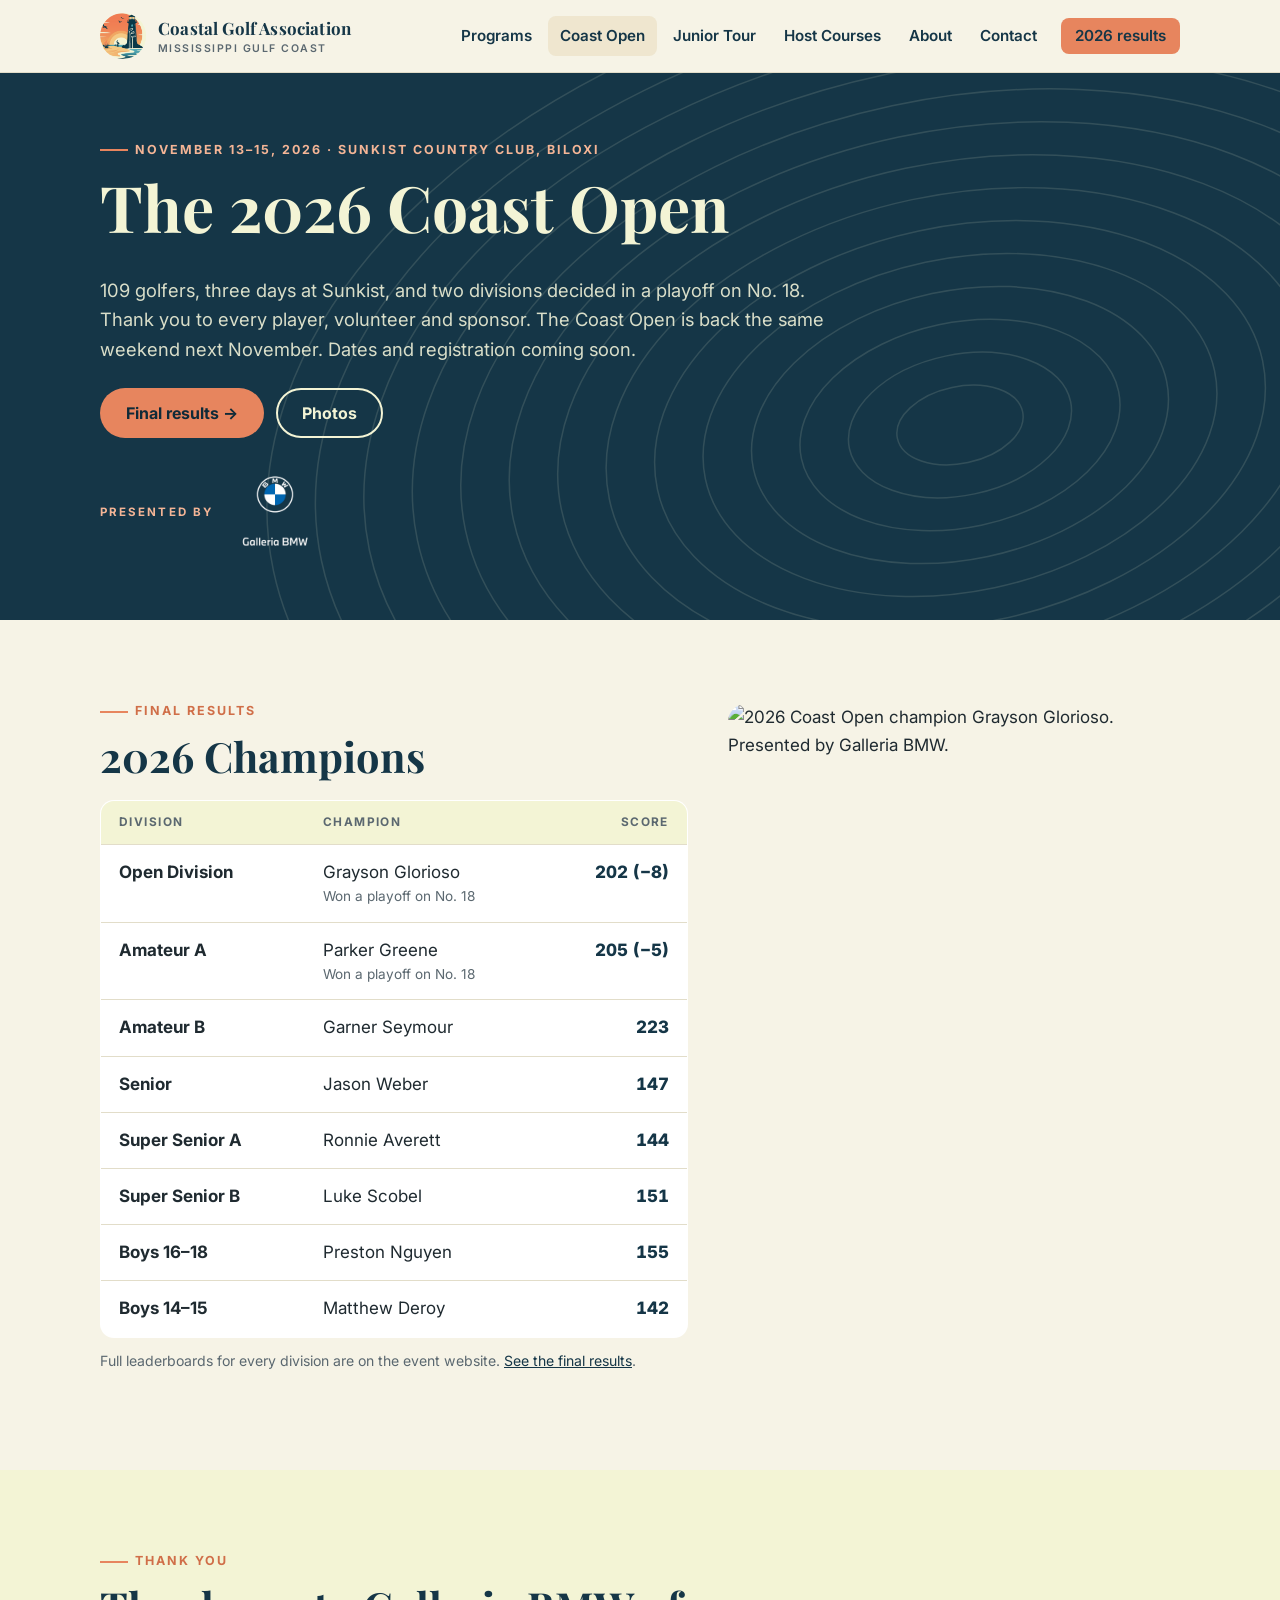
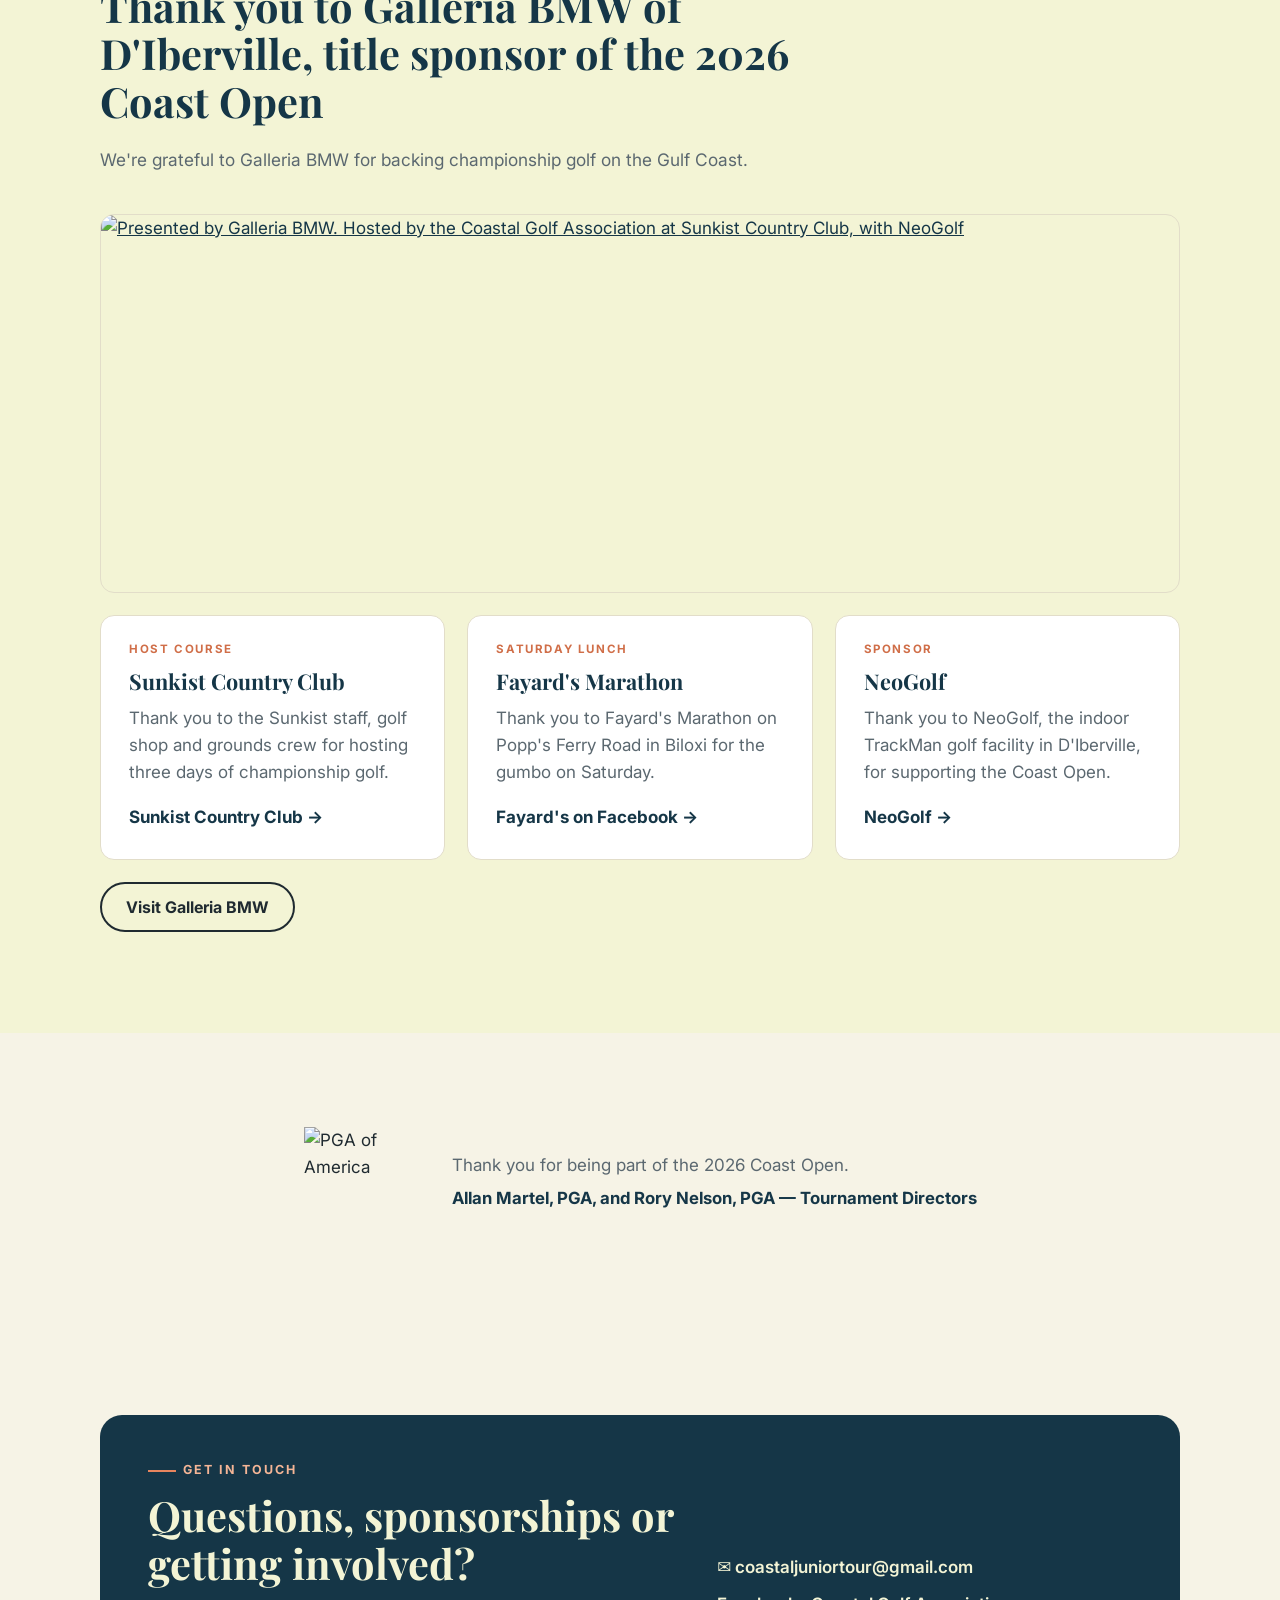
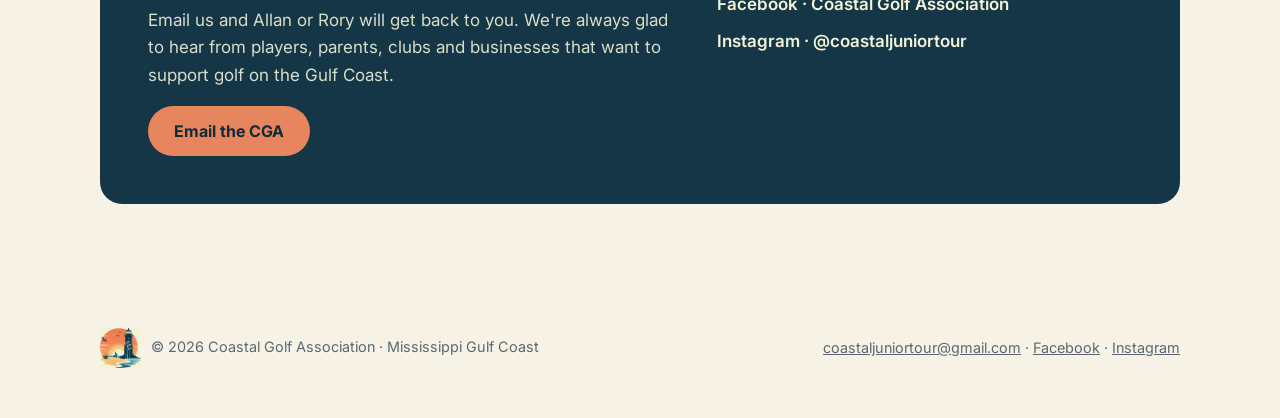
==== commit 4a32971f: "2026 Coast Open wrap-up: champions, sponsors, sign-off" ====
--- a/coast-open/index.html
+++ b/coast-open/index.html
@@ -3,10 +3,10 @@
 <head>
 <meta charset="utf-8">
 <meta name="viewport" content="width=device-width, initial-scale=1">
-<title>2026 Coast Open presented by Galleria BMW · Nov 13–15 · Sunkist CC</title>
-<meta name="description" content="The 2026 Coast Open presented by Galleria BMW, November 13–15 at Sunkist Country Club in Biloxi. $10,000 minimum professional purse.">
-<meta property="og:title" content="2026 Coast Open presented by Galleria BMW · Nov 13–15 · Sunkist CC">
-<meta property="og:description" content="The 2026 Coast Open presented by Galleria BMW, November 13–15 at Sunkist Country Club in Biloxi. $10,000 minimum professional purse.">
+<title>2026 Coast Open presented by Galleria BMW · Final results and champions</title>
+<meta name="description" content="Final results and champions from the 2026 Coast Open presented by Galleria BMW, November 13–15 at Sunkist Country Club in Biloxi.">
+<meta property="og:title" content="2026 Coast Open presented by Galleria BMW · Final results and champions">
+<meta property="og:description" content="Final results and champions from the 2026 Coast Open presented by Galleria BMW, November 13–15 at Sunkist Country Club in Biloxi.">
 <meta property="og:image" content="https://coastalgolfassociation.com/assets/cga-banner.png">
 <link rel="icon" href="../assets/favicon.png">
 <link rel="preconnect" href="https://fonts.googleapis.com"><link rel="preconnect" href="https://fonts.gstatic.com" crossorigin>
@@ -24,7 +24,7 @@
     <a href="../courses/index.html">Host Courses</a>
     <a href="../index.html#about">About</a>
     <a href="../index.html#contact">Contact</a>
-    <a class="btn btn-orange nav-cta" href="https://www.golfgenius.com/register?league_id=13075258007405735201&utm_source=cga_site&utm_medium=web&utm_campaign=coastopen2026_reg">Register</a>
+    <a class="btn btn-orange nav-cta" href="https://2026galleriabmwcoastopen.golfgenius.com/pages/13075258077769379025">2026 results</a>
   </nav>
 </div></header>
 <main>
@@ -32,44 +32,38 @@
 <section class="page-head"><svg class="contours" viewBox="0 0 1200 600" preserveAspectRatio="xMidYMid slice" aria-hidden="true"><g fill="none" stroke="#F3F4D5" stroke-width="1.4"><ellipse cx="900" cy="330" rx="60" ry="36" transform="rotate(-12 900 330)"/><ellipse cx="900" cy="330" rx="106" ry="66" transform="rotate(-12 900 330)"/><ellipse cx="900" cy="330" rx="152" ry="96" transform="rotate(-12 900 330)"/><ellipse cx="900" cy="330" rx="198" ry="126" transform="rotate(-12 900 330)"/><ellipse cx="900" cy="330" rx="244" ry="156" transform="rotate(-12 900 330)"/><ellipse cx="900" cy="330" rx="290" ry="186" transform="rotate(-12 900 330)"/><ellipse cx="900" cy="330" rx="336" ry="216" transform="rotate(-12 900 330)"/><ellipse cx="900" cy="330" rx="382" ry="246" transform="rotate(-12 900 330)"/><ellipse cx="900" cy="330" rx="428" ry="276" transform="rotate(-12 900 330)"/><ellipse cx="900" cy="330" rx="474" ry="306" transform="rotate(-12 900 330)"/><ellipse cx="900" cy="330" rx="520" ry="336" transform="rotate(-12 900 330)"/><ellipse cx="900" cy="330" rx="566" ry="366" transform="rotate(-12 900 330)"/><ellipse cx="900" cy="330" rx="612" ry="396" transform="rotate(-12 900 330)"/><ellipse cx="900" cy="330" rx="658" ry="426" transform="rotate(-12 900 330)"/></g></svg><div class="wrap" style="position:relative">
   <div class="eyebrow">November 13–15, 2026 · Sunkist Country Club, Biloxi</div>
   <h1>The 2026 Coast Open</h1>
-  <p>Championship golf on the Mississippi Gulf Coast with a $10,000 minimum professional purse, run by PGA Professionals and hosted by the Coastal Golf Association.</p>
-  <div class="actions"><a class="btn btn-orange" href="https://www.golfgenius.com/register?league_id=13075258007405735201&utm_source=cga_site&utm_medium=web&utm_campaign=coastopen2026_reg">Register now →</a><a class="btn btn-ghost" href="https://2026galleriabmwcoastopen.golfgenius.com" style="color:var(--cream)">Event website & results</a></div>
-  <div class="presented-strip"><span>Presented by</span><a href="https://www.galleriabmw.com/"><img src="../assets/galleria-bmw-white.png" alt="Galleria BMW"></a></div>
+  <p>109 golfers, three days at Sunkist, and two divisions decided in a playoff on No. 18. Thank you to every player, volunteer and sponsor. The Coast Open is back the same weekend next November. Dates and registration coming soon.</p>
+  <div class="actions"><a class="btn btn-orange" href="https://2026galleriabmwcoastopen.golfgenius.com/pages/13075258077769379025">Final results →</a><a class="btn btn-ghost" href="https://2026galleriabmwcoastopen.golfgenius.com/pages/13075258079547763923" style="color:var(--cream)">Photos</a></div>
+  <div class="presented-strip"><span>Presented by</span><a href="https://www.galleriabmw.com/"><img src="../assets/galleria-bmw-white.png" alt="Galleria BMW" style="height:96px"></a></div>
 </div></section>
 
-<section><div class="wrap grid g2" style="gap:40px;align-items:start">
-  <div>
-    <div class="eyebrow">Entry fee by division</div>
-    <h2>Find your division</h2>
-    <table class="table"><thead><tr><th>Division</th><th style="text-align:right">Entry</th></tr></thead><tbody><tr><td><b>Professional Open</b><span class="sub">54 holes · Fri–Sun</span></td><td class="price">$550</td></tr><tr><td><b>PGA Professionals</b><span class="sub">54 holes · Fri–Sun</span></td><td class="price">$400</td></tr><tr><td><b>Amateur Championship</b><span class="sub">54 holes · Fri–Sun</span></td><td class="price">$300</td></tr><tr><td><b>Senior</b><span class="sub">36 holes · Sat–Sun</span></td><td class="price">$200</td></tr><tr><td><b>Super Senior</b><span class="sub">36 holes · Sat–Sun</span></td><td class="price">$200</td></tr><tr><td><b>Junior · Boys 14–18</b><span class="sub">36 holes · Sat–Sun</span></td><td class="price">$200</td></tr></tbody></table>
-    <p class="note" style="margin-top:12px">Divisions, eligibility and tees are set in the official event terms on Golf Genius.</p>
-  </div>
-  <div>
-    <div class="eyebrow">At a glance</div>
-    <h2>Event details</h2>
-    <ul class="check">
-      <li><b>Dates:</b> Friday–Sunday, November 13–15, 2026</li>
-      <li><b>Course:</b> Sunkist Country Club, Biloxi, Mississippi</li>
-      <li><b>Purse:</b> $10,000 minimum professional purse</li>
-      <li><b>Practice rounds:</b> $50 the week of the event. <a href="#practice-rounds">Book with the Sunkist golf shop</a></li>
-      <li><b>Host:</b> Coastal Golf Association</li>
-      <li><b>Tournament directors:</b> Allan Martel, PGA and Rory Nelson, PGA</li>
-    </ul>
-    <a class="btn btn-navy" href="https://www.golfgenius.com/register?league_id=13075258007405735201&utm_source=cga_site&utm_medium=web&utm_campaign=coastopen2026_reg">Register on Golf Genius →</a>
+<section><div class="wrap">
+  <div class="champs-grid">
+    <div>
+      <div class="eyebrow">Final results</div>
+      <h2>2026 Champions</h2>
+      <table class="table champs"><thead><tr><th>Division</th><th>Champion</th><th style="text-align:right">Score</th></tr></thead><tbody><tr><td><b>Open Division</b></td><td>Grayson Glorioso<span class="sub">Won a playoff on No. 18</span></td><td class="price">202 (−8)</td></tr><tr><td><b>Amateur A</b></td><td>Parker Greene<span class="sub">Won a playoff on No. 18</span></td><td class="price">205 (−5)</td></tr><tr><td><b>Amateur B</b></td><td>Garner Seymour</td><td class="price">223</td></tr><tr><td><b>Senior</b></td><td>Jason Weber</td><td class="price">147</td></tr><tr><td><b>Super Senior A</b></td><td>Ronnie Averett</td><td class="price">144</td></tr><tr><td><b>Super Senior B</b></td><td>Luke Scobel</td><td class="price">151</td></tr><tr><td><b>Boys 16–18</b></td><td>Preston Nguyen</td><td class="price">155</td></tr><tr><td><b>Boys 14–15</b></td><td>Matthew Deroy</td><td class="price">142</td></tr></tbody></table>
+      <p class="note" style="margin-top:12px">Full leaderboards for every division are on the event website. <a href="https://2026galleriabmwcoastopen.golfgenius.com/pages/13075258077769379025">See the final results</a>.</p>
+    </div>
+    <figure class="wrapup-img"><img src="https://ddz5qbrxrbzp.cloudfront.net/uploads/photo/photo/13246872971282230327/H49Dx8hOQDmhvnGnAcX8.jpg" alt="2026 Coast Open champion Grayson Glorioso. Presented by Galleria BMW." width="1200" height="1200" loading="lazy"></figure>
   </div>
 </div></section>
 
-<section class="alt" id="practice-rounds"><div class="wrap">
-  <div class="band" style="grid-template-columns:1fr 1fr">
-    <div class="left"><div class="eyebrow">Week of the event</div><h2>Practice rounds</h2><p>Practice rounds at Sunkist Country Club are <b>$50</b> and available the week of the Coast Open (Nov. 9–12), based on tee time availability. Call the Sunkist golf shop to book, and let them know you're playing in the Coast Open.</p><a class="btn btn-orange" href="tel:+12283883961">Call the golf shop: (228) 388-3961</a></div>
-    <div class="right"><div class="course-logo navy" style="max-width:260px;padding:22px;border-radius:14px"><img src="../assets/courses/sunkist.png" alt="Sunkist Country Club"></div><small>2381 Sunkist Country Club Rd · Biloxi, MS</small></div>
+<section class="alt" id="sponsors"><div class="wrap">
+  <div class="section-head"><div class="eyebrow">Thank you</div><h2>Thank you to Galleria BMW of D'Iberville, title sponsor of the 2026 Coast Open</h2><p>We're grateful to Galleria BMW for backing championship golf on the Gulf Coast.</p></div>
+  <a class="strip-img" href="https://www.galleriabmw.com/"><img src="https://ddz5qbrxrbzp.cloudfront.net/uploads/photo/photo/13246887439919754298/dQ21yrxcSqisewsR06or.jpg" alt="Presented by Galleria BMW. Hosted by the Coastal Golf Association at Sunkist Country Club, with NeoGolf" width="1200" height="420" loading="lazy"></a>
+  <div class="grid g3" style="margin-top:22px">
+    <div class="card"><div class="tag">Host course</div><h3>Sunkist Country Club</h3><p>Thank you to the Sunkist staff, golf shop and grounds crew for hosting three days of championship golf.</p><a class="more" href="https://sunkistcc.com/">Sunkist Country Club</a></div>
+    <div class="card"><div class="tag">Saturday lunch</div><h3>Fayard's Marathon</h3><p>Thank you to Fayard's Marathon on Popp's Ferry Road in Biloxi for the gumbo on Saturday.</p><a class="more" href="https://www.facebook.com/poppsferryfayards">Fayard's on Facebook</a></div>
+    <div class="card"><div class="tag">Sponsor</div><h3>NeoGolf</h3><p>Thank you to NeoGolf, the indoor TrackMan golf facility in D'Iberville, for supporting the Coast Open.</p><a class="more" href="https://www.neogolfclub.com/">NeoGolf</a></div>
   </div>
+  <p style="margin-top:22px"><a class="btn btn-ghost" href="https://www.galleriabmw.com/">Visit Galleria BMW</a></p>
 </div></section>
 
 <section><div class="wrap">
-  <div class="band" style="grid-template-columns:1fr 1fr">
-    <div class="left"><div class="eyebrow">Title partner</div><h2>Thank you, Galleria BMW</h2><p>Galleria BMW of D'Iberville is the title sponsor of the 2026 Coast Open. We're proud to have them backing championship golf on the Gulf Coast.</p><a class="btn btn-ghost" href="https://www.galleriabmw.com/">Visit Galleria BMW</a></div>
-    <div class="right"><img class="galleria" src="../assets/galleria-bmw-gray.png" alt="Galleria BMW"><small>11282 Mandal Pkwy · D'Iberville, MS</small></div>
+  <div class="signoff">
+    <img src="https://ddz5qbrxrbzp.cloudfront.net/uploads/photo/photo/13246888952486439996/F3F0BNNHRo5KRrc3fLAr.jpg" alt="PGA of America" width="240" height="221">
+    <div><p>Thank you for being part of the 2026 Coast Open.</p><b>Allan Martel, PGA, and Rory Nelson, PGA — Tournament Directors</b></div>
   </div>
 </div></section>
 
--- a/assets/site.css
+++ b/assets/site.css
@@ -181,3 +181,21 @@
 .sponsor.title img{height:90px}
 .sponsor.dark{background:var(--navy)}.sponsor.dark small{color:#F4B596}
 #faq details,#policies details{margin-bottom:10px}
+/* 2026 Coast Open wrap-up */
+.wrapup{display:grid;grid-template-columns:minmax(0,1fr) minmax(0,1.15fr);gap:0;background:var(--white);border:1px solid var(--line);border-radius:22px;overflow:hidden;align-items:stretch}
+.wrapup-img{margin:0}
+.wrapup-img img{display:block;width:100%;height:auto;aspect-ratio:1/1;object-fit:cover}
+.wrapup-text{padding:44px;display:flex;flex-direction:column;justify-content:center}
+.wrapup-text h2{margin-top:6px}
+.actions-row{display:flex;gap:12px;flex-wrap:wrap;margin-top:8px}
+.champs-grid{display:grid;grid-template-columns:minmax(0,1.3fr) minmax(0,1fr);gap:40px;align-items:start}
+.champs-grid .wrapup-img img{border-radius:18px}
+.table.champs td.price{font-variant-numeric:tabular-nums}
+.strip-img{display:block;border-radius:var(--radius);overflow:hidden;border:1px solid var(--line)}
+.strip-img img{display:block;width:100%;height:auto}
+.signoff{display:flex;align-items:center;gap:28px;justify-content:center;text-align:left;padding:10px 0}
+.signoff img{width:120px;height:auto;flex:none}
+.signoff p{margin:0 0 6px;color:var(--muted)}
+.signoff b{color:var(--navy);font-size:1.05rem}
+@media(max-width:860px){.wrapup,.champs-grid{grid-template-columns:1fr}.wrapup-text{padding:28px}}
+@media(max-width:560px){.signoff{flex-direction:column;text-align:center;gap:16px}.table.champs th,.table.champs td{padding:12px 10px;font-size:.95rem}}
